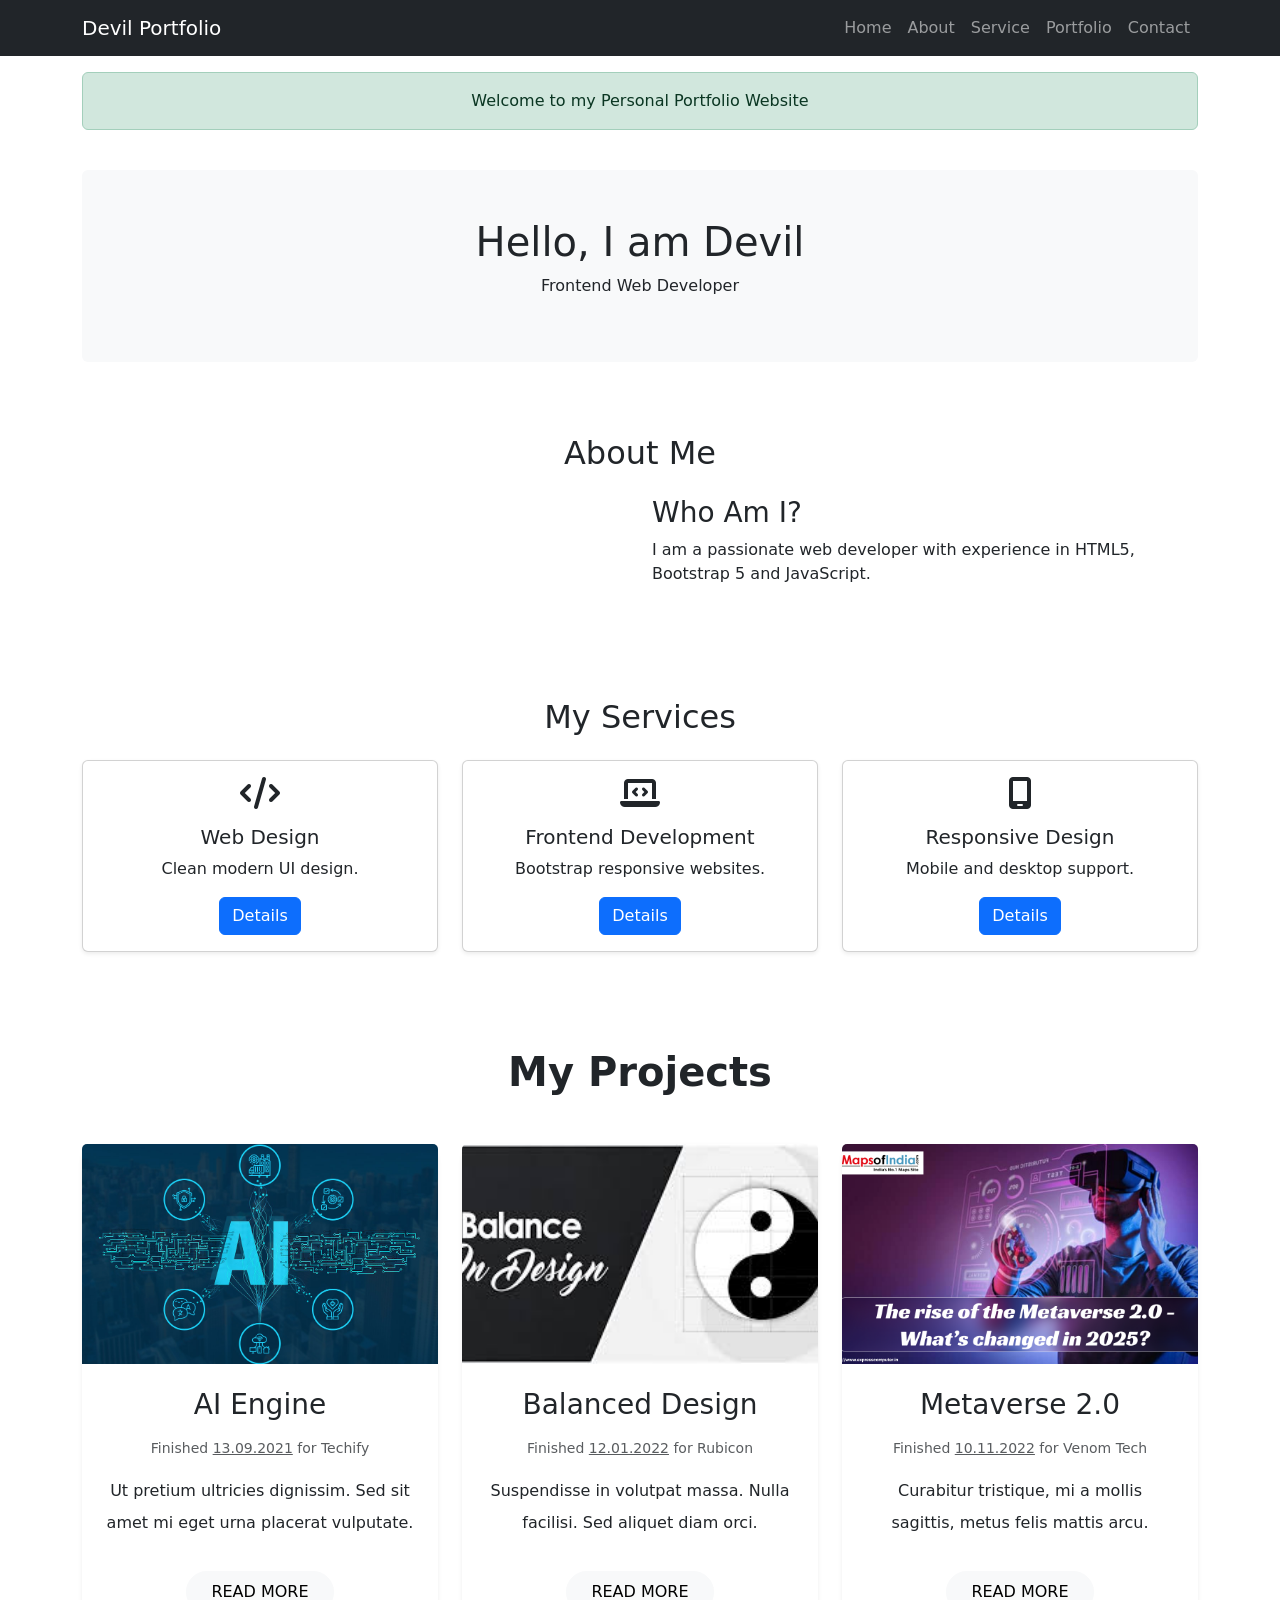
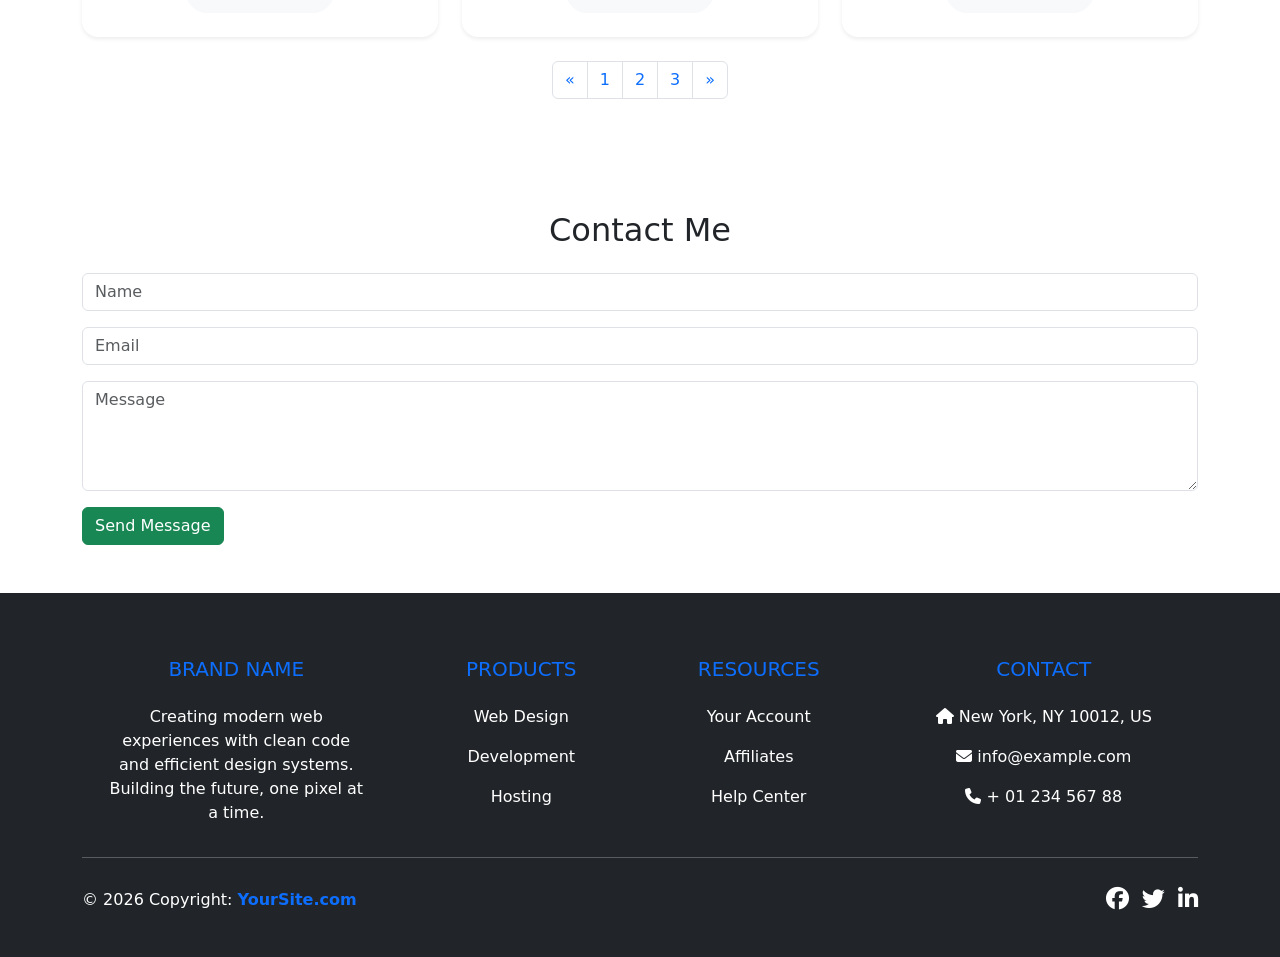
==== html/bootstrap.html @ 9fc45d3a "Add main portfolio HTML structure and images; update index.html" ====
<!DOCTYPE html>
<html lang="en">

<head>
    <meta charset="UTF-8">
    <meta name="viewport" content="width=device-width, initial-scale=1">

    <title>Personal Portfolio Website</title>

    <!-- Bootstrap CSS -->
    <link href="https://cdn.jsdelivr.net/npm/bootstrap@5.3.3/dist/css/bootstrap.min.css" rel="stylesheet">

    <!-- Font Awesome -->
    <link rel="stylesheet" href="https://cdnjs.cloudflare.com/ajax/libs/font-awesome/6.5.1/css/all.min.css">
</head>

<body>

    <!-- ================= NAVBAR ================= -->
    <nav class="navbar navbar-expand-lg navbar-dark bg-dark sticky-top">
        <div class="container">
            <a class="navbar-brand" href="#">Devil Portfolio</a>

            <button class="navbar-toggler" type="button" data-bs-toggle="offcanvas" data-bs-target="#mobileMenu">
                <span class="navbar-toggler-icon"></span>
            </button>

            <div class="collapse navbar-collapse d-none d-lg-block">
                <ul class="navbar-nav ms-auto">
                    <li class="nav-item"><a class="nav-link" href="#home">Home</a></li>
                    <li class="nav-item"><a class="nav-link" href="#about">About</a></li>
                    <li class="nav-item"><a class="nav-link" href="#service">Service</a></li>
                    <li class="nav-item"><a class="nav-link" href="#portfolio">Portfolio</a></li>
                    <li class="nav-item"><a class="nav-link" href="#contact">Contact</a></li>
                </ul>
            </div>
        </div>
    </nav>

    <!-- ================= OFFCANVAS ================= -->
    <div class="offcanvas offcanvas-end" id="mobileMenu">
        <div class="offcanvas-header">
            <h5>Menu</h5>
            <button class="btn-close" data-bs-dismiss="offcanvas"></button>
        </div>
        <div class="offcanvas-body">
            <ul class="list-unstyled">
                <li><a href="#home" class="text-decoration-none">Home</a></li>
                <li><a href="#about" class="text-decoration-none">About</a></li>
                <li><a href="#service" class="text-decoration-none">Service</a></li>
                <li><a href="#portfolio" class="text-decoration-none">Portfolio</a></li>
                <li><a href="#contact" class="text-decoration-none">Contact</a></li>
            </ul>
        </div>
    </div>

    <!-- ================= ALERT ================= -->
    <div class="container mt-3">
        <div class="alert alert-success text-center">
            Welcome to my Personal Portfolio Website
        </div>
    </div>

    <!-- ================= HOME / CAROUSEL ================= -->
    <section id="home" class="container py-4">
        <div id="heroSlider" class="carousel slide" data-bs-ride="carousel">
            <div class="carousel-inner">

                <div class="carousel-item active text-center bg-light py-5 rounded">
                    <h1>Hello, I am Devil</h1>
                    <p>Frontend Web Developer</p>
                </div>

                <div class="carousel-item text-center bg-secondary text-white py-5 rounded">
                    <h1>Responsive Bootstrap Website</h1>
                    <p>Modern UI Design</p>
                </div>

            </div>
        </div>
    </section>

    <!-- ================= ABOUT ================= -->
    <section id="about" class="container py-5">
        <h2 class="text-center mb-4">About Me</h2>

        <div class="row align-items-center">
            <div class="col-md-6">
                <img src="https://via.placeholder.com/500" class="img-fluid rounded" alt="">
            </div>

            <div class="col-md-6">
                <h3>Who Am I?</h3>
                <p>
                    I am a passionate web developer with experience in
                    HTML5, Bootstrap 5 and JavaScript.
                </p>
            </div>
        </div>
    </section>

    <!-- ================= SERVICE ================= -->
    <section id="service" class="container py-5">
        <h2 class="text-center mb-4">My Services</h2>

        <div class="row g-4">

            <div class="col-md-4">
                <div class="card shadow-sm h-100">
                    <div class="card-body text-center">
                        <i class="fa-solid fa-code fa-2x mb-3"></i>
                        <h5>Web Design</h5>
                        <p>Clean modern UI design.</p>
                        <button class="btn btn-primary" data-bs-toggle="modal" data-bs-target="#serviceModal">
                            Details
                        </button>
                    </div>
                </div>
            </div>

            <div class="col-md-4">
                <div class="card shadow-sm h-100">
                    <div class="card-body text-center">
                        <i class="fa-solid fa-laptop-code fa-2x mb-3"></i>
                        <h5>Frontend Development</h5>
                        <p>Bootstrap responsive websites.</p>
                        <button class="btn btn-primary" data-bs-toggle="modal" data-bs-target="#serviceModal">
                            Details
                        </button>
                    </div>
                </div>
            </div>

            <div class="col-md-4">
                <div class="card shadow-sm h-100">
                    <div class="card-body text-center">
                        <i class="fa-solid fa-mobile-screen fa-2x mb-3"></i>
                        <h5>Responsive Design</h5>
                        <p>Mobile and desktop support.</p>
                        <button class="btn btn-primary" data-bs-toggle="modal" data-bs-target="#serviceModal">
                            Details
                        </button>
                    </div>
                </div>
            </div>

        </div>
    </section>











    <!-- ================= PORTFOLIO ================= -->
    <section id="portfolio" class="container py-5">
        <h1 class="text-center fw-bold mb-5">My Projects</h1>

        <div class="row g-4">

            <!-- Card 1 -->
            <div class="col-md-4">
                <div class="card h-100 shadow-sm border-0 rounded-4">
                    <img src="../image/artificial-intelligence-trends 1111.jpg" class="card-img-top" alt="AI Engine"
                        style="height: 220px; object-fit: cover;">
                    <div class="card-body text-center p-4">
                        <h3 class="card-title mb-3">AI Engine</h3>

                        <p class="text-muted small mb-3">
                            Finished <u>13.09.2021</u> for Techify
                        </p>

                        <p class="card-text lh-lg">
                            Ut pretium ultricies dignissim. Sed sit amet mi eget urna placerat vulputate.
                        </p>

                        <a href="#" class="btn btn-light rounded-pill px-4 py-2 mt-3">
                            READ MORE
                        </a>
                    </div>
                </div>
            </div>

            <!-- Card 2 -->
            <div class="col-md-4">
                <div class="card h-100 shadow-sm border-0 rounded-4">
                    <img src="../image/Balanced Design 2222.jpeg" class="card-img-top" alt="Balanced Design"
                        style="height: 220px; object-fit: cover;">
                    <div class="card-body text-center p-4">
                        <h3 class="card-title mb-3">Balanced Design</h3>

                        <p class="text-muted small mb-3">
                            Finished <u>12.01.2022</u> for Rubicon
                        </p>

                        <p class="card-text lh-lg">
                            Suspendisse in volutpat massa. Nulla facilisi. Sed aliquet diam orci.
                        </p>

                        <a href="#" class="btn btn-light rounded-pill px-4 py-2 mt-3">
                            READ MORE
                        </a>
                    </div>
                </div>
            </div>

            <!-- Card 3 -->
            <div class="col-md-4">
                <div class="card h-100 shadow-sm border-0 rounded-4">
                    <img src="../image/the-rise-of-the-metaverse 3333.png" class="card-img-top" alt="Metaverse"
                        style="height: 220px; object-fit: cover;">
                    <div class="card-body text-center p-4">
                        <h3 class="card-title mb-3">Metaverse 2.0</h3>

                        <p class="text-muted small mb-3">
                            Finished <u>10.11.2022</u> for Venom Tech
                        </p>

                        <p class="card-text lh-lg">
                            Curabitur tristique, mi a mollis sagittis, metus felis mattis arcu.
                        </p>

                        <a href="#" class="btn btn-light rounded-pill px-4 py-2 mt-3">
                            READ MORE
                        </a>
                    </div>
                </div>
            </div>

        </div>

        <nav aria-label="Page navigation  example">
  <ul class="pagination flex  justify-content-center mt-4">
    <li class="page-item">
      <a class="page-link" href="#" aria-label="Previous">
        <span aria-hidden="true">&laquo;</span>
      </a>
    </li>
    <li class="page-item"><a class="page-link" href="#">1</a></li>
    <li class="page-item"><a class="page-link" href="#">2</a></li>
    <li class="page-item"><a class="page-link" href="#">3</a></li>
    <li class="page-item">
      <a class="page-link" href="#" aria-label="Next">
        <span aria-hidden="true">&raquo;</span>
      </a>
    </li>
  </ul>
</nav>
    </section>





    <!-- ================= CONTACT ================= -->
    <section id="contact" class="container py-5">
        <h2 class="text-center mb-4">Contact Me</h2>

        <form>
            <input class="form-control mb-3" type="text" placeholder="Name">
            <input class="form-control mb-3" type="email" placeholder="Email">
            <textarea class="form-control mb-3" rows="4" placeholder="Message"></textarea>
            <button class="btn btn-success">Send Message</button>
        </form>
    </section>

    <!-- ================= MODAL ================= -->
    <div class="modal fade" id="serviceModal">
        <div class="modal-dialog">
            <div class="modal-content">
                <div class="modal-header">
                    <h5>Service Details</h5>
                    <button class="btn-close" data-bs-dismiss="modal"></button>
                </div>
                <div class="modal-body">
                    Modern responsive web design service using Bootstrap 5.
                </div>
            </div>
        </div>
    </div>

    <!-- ================= FOOTER ================= -->
    <footer class="bg-dark text-white pt-5 pb-4">
        <div class="container text-center text-md-left">
            <div class="row text-center text-md-left">

                <div class="col-md-3 col-lg-3 col-xl-3 mx-auto mt-3">
                    <h5 class="text-uppercase mb-4 font-weight-bold text-primary">Brand Name</h5>
                    <p>Creating modern web experiences with clean code and efficient design systems. Building the
                        future, one pixel at a time.</p>
                </div>

                <div class="col-md-2 col-lg-2 col-xl-2 mx-auto mt-3">
                    <h5 class="text-uppercase mb-4 font-weight-bold text-primary">Products</h5>
                    <p><a href="#" class="text-white text-decoration-none">Web Design</a></p>
                    <p><a href="#" class="text-white text-decoration-none">Development</a></p>
                    <p><a href="#" class="text-white text-decoration-none">Hosting</a></p>
                </div>

                <div class="col-md-3 col-lg-2 col-xl-2 mx-auto mt-3">
                    <h5 class="text-uppercase mb-4 font-weight-bold text-primary">Resources</h5>
                    <p><a href="#" class="text-white text-decoration-none">Your Account</a></p>
                    <p><a href="#" class="text-white text-decoration-none">Affiliates</a></p>
                    <p><a href="#" class="text-white text-decoration-none">Help Center</a></p>
                </div>

                <div class="col-md-4 col-lg-3 col-xl-3 mx-auto mt-3">
                    <h5 class="text-uppercase mb-4 font-weight-bold text-primary">Contact</h5>
                    <p><i class="fas fa-home mr-3"></i> New York, NY 10012, US</p>
                    <p><i class="fas fa-envelope mr-3"></i> info@example.com</p>
                    <p><i class="fas fa-phone mr-3"></i> + 01 234 567 88</p>
                </div>

            </div>

            <hr class="mb-4">

            <div class="row align-items-center">
                <div class="col-md-7 col-lg-8">
                    <p class="text-center text-md-start">© 2026 Copyright:
                        <a href="#" class="text-primary text-decoration-none">
                            <strong>YourSite.com</strong>
                        </a>
                    </p>
                </div>

                <div class="col-md-5 col-lg-4">
                    <div class="text-center text-md-end">
                        <ul class="list-unstyled list-inline">
                            <li class="list-inline-item">
                                <a href="#" class="btn-floating btn-sm text-white" style="font-size: 23px;"><i
                                        class="fab fa-facebook"></i></a>
                            </li>
                            <li class="list-inline-item">
                                <a href="#" class="btn-floating btn-sm text-white" style="font-size: 23px;"><i
                                        class="fab fa-twitter"></i></a>
                            </li>
                            <li class="list-inline-item">
                                <a href="#" class="btn-floating btn-sm text-white" style="font-size: 23px;"><i
                                        class="fab fa-linkedin-in"></i></a>
                            </li>
                        </ul>
                    </div>
                </div>
            </div>
        </div>
    </footer>

    <!-- Bootstrap JS -->
    <script src="https://cdn.jsdelivr.net/npm/bootstrap@5.3.3/dist/js/bootstrap.bundle.min.js"></script>

</body>

</html>
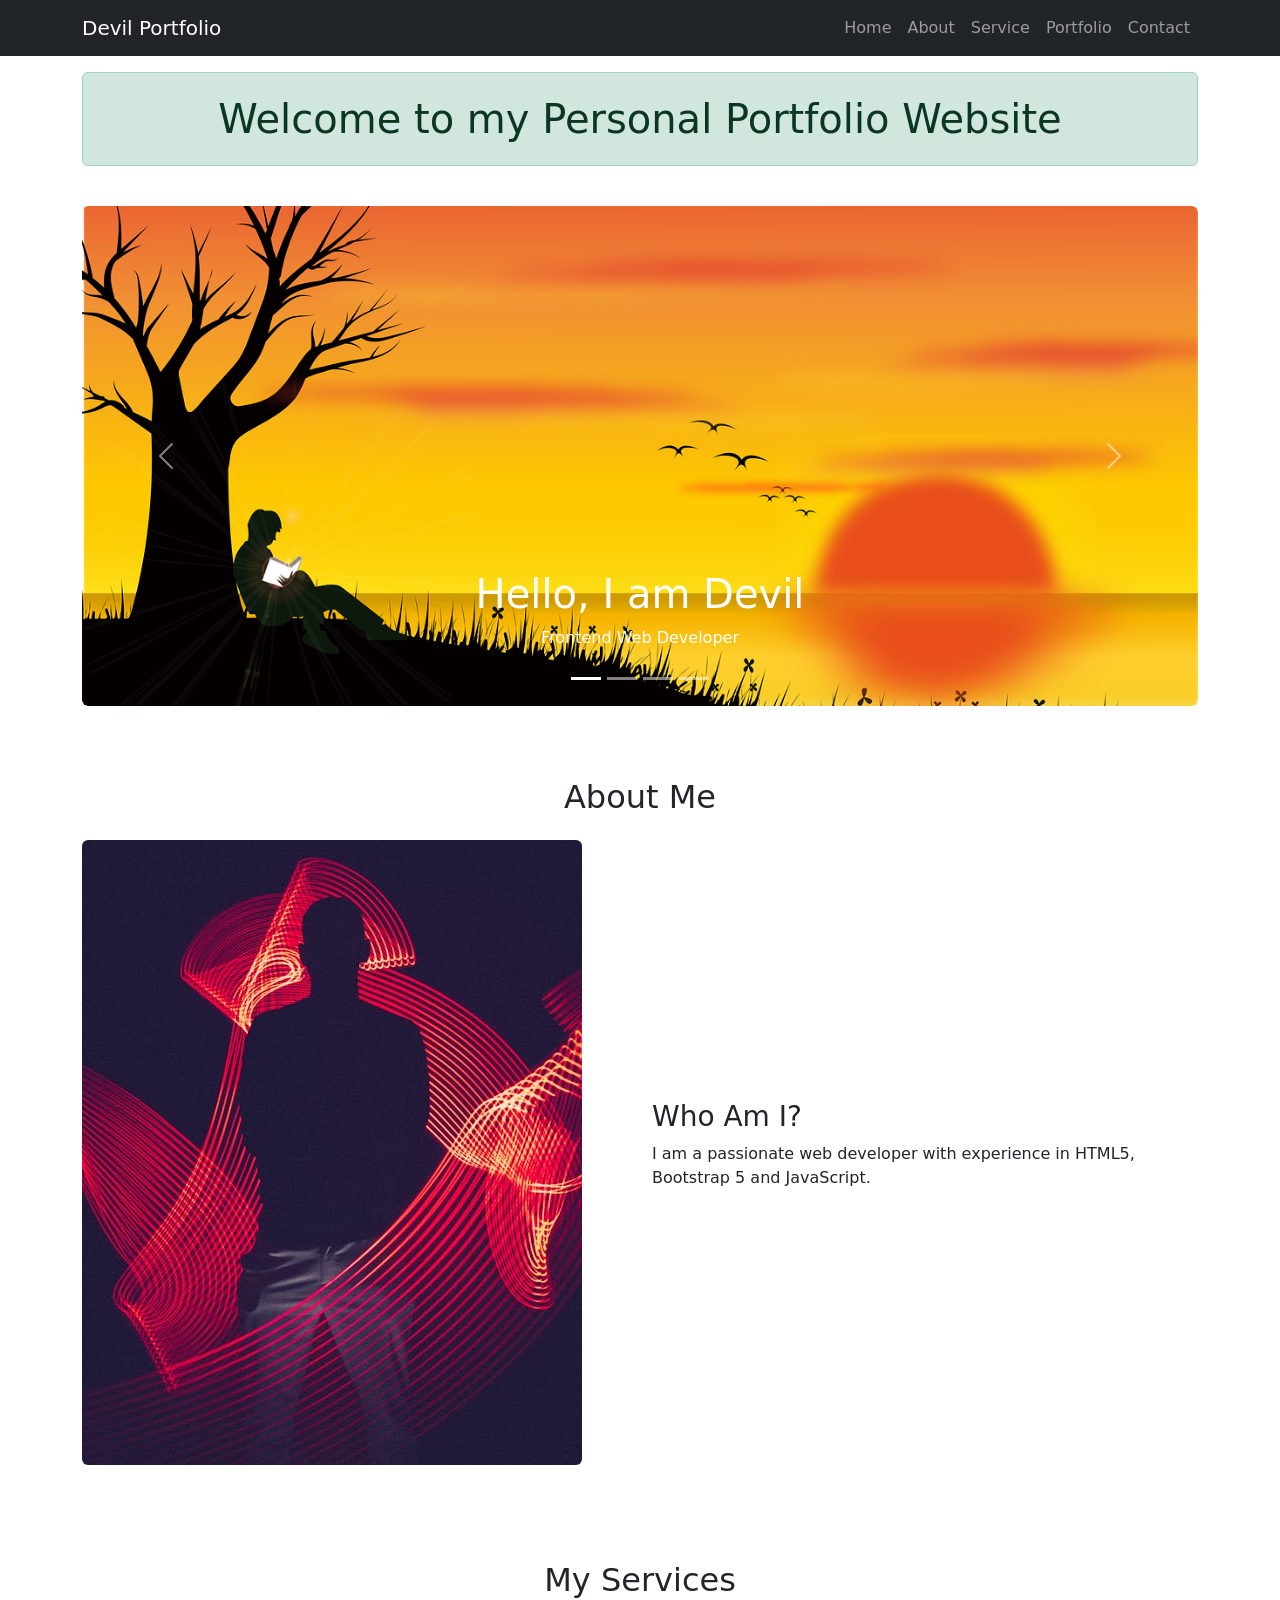
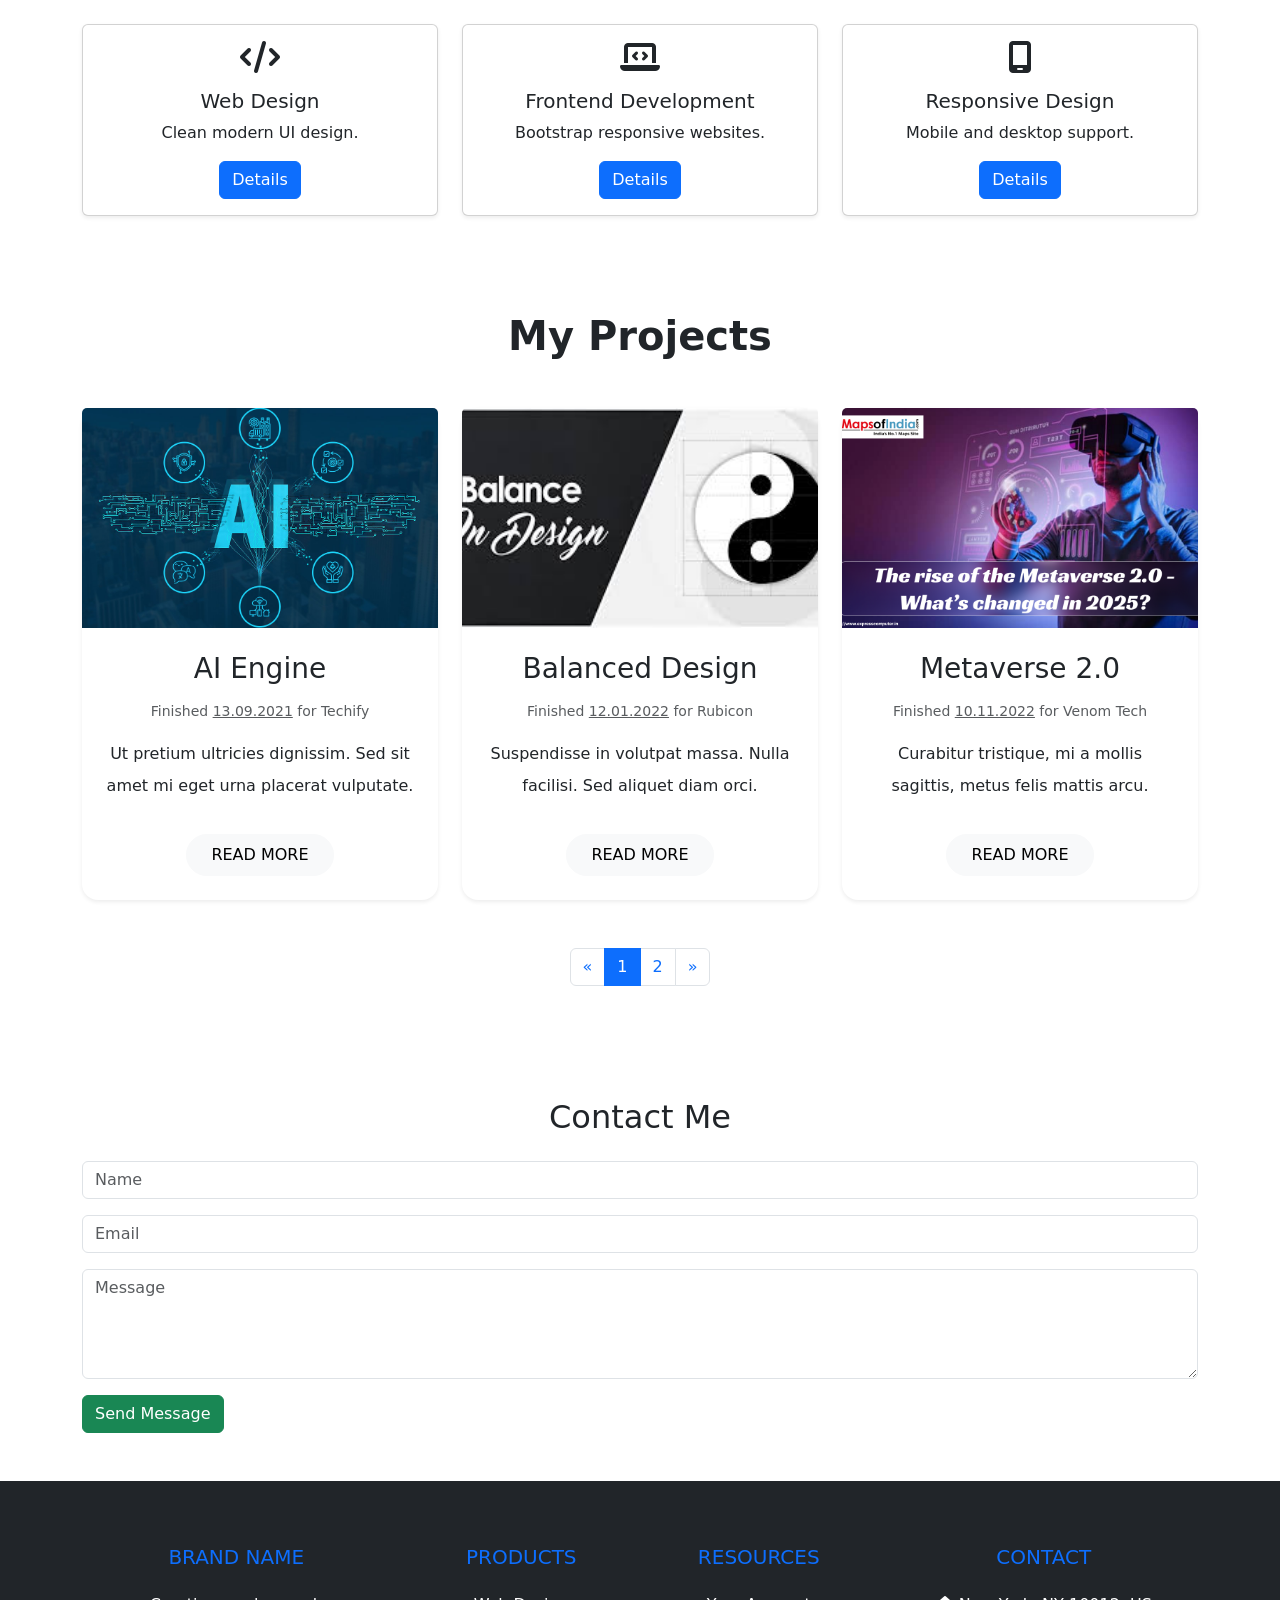
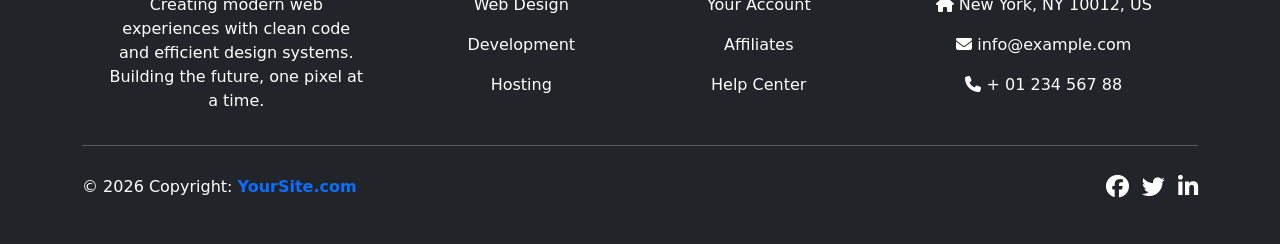
==== commit b6c27e22: "Enhance homepage carousel with new images and captions; update alert styling" ====
--- a/html/bootstrap.html
+++ b/html/bootstrap.html
@@ -56,29 +56,78 @@
 
     <!-- ================= ALERT ================= -->
     <div class="container mt-3">
-        <div class="alert alert-success text-center">
+        <div class="alert alert-success fs-1 text-center">
             Welcome to my Personal Portfolio Website
         </div>
     </div>
-
-    <!-- ================= HOME / CAROUSEL ================= -->
-    <section id="home" class="container py-4">
-        <div id="heroSlider" class="carousel slide" data-bs-ride="carousel">
-            <div class="carousel-inner">
-
-                <div class="carousel-item active text-center bg-light py-5 rounded">
+<!-- ================= HOME / CAROUSEL ================= -->
+<section id="home" class="container py-4">
+    <div id="heroSlider" class="carousel slide" data-bs-ride="carousel">
+
+        <!-- Indicators -->
+        <div class="carousel-indicators">
+            <button type="button" data-bs-target="#heroSlider" data-bs-slide-to="0" class="active"></button>
+            <button type="button" data-bs-target="#heroSlider" data-bs-slide-to="1"></button>
+            <button type="button" data-bs-target="#heroSlider" data-bs-slide-to="2"></button>
+            <button type="button" data-bs-target="#heroSlider" data-bs-slide-to="3"></button>
+        </div>
+
+        <div class="carousel-inner rounded">
+
+            <!-- Image 1 -->
+            <div class="carousel-item active">
+                <img src="../image/bann111.webp" class="d-block w-100 rounded" alt="Slide 1" style="height: 500px; object-fit: cover;">
+                <div class="carousel-caption">
                     <h1>Hello, I am Devil</h1>
                     <p>Frontend Web Developer</p>
                 </div>
-
-                <div class="carousel-item text-center bg-secondary text-white py-5 rounded">
-                    <h1>Responsive Bootstrap Website</h1>
-                    <p>Modern UI Design</p>
-                </div>
-
-            </div>
-        </div>
-    </section>
+            </div>
+
+            <!-- Image 2 -->
+            <div class="carousel-item">
+                <img src="../image/bann111.webp" class="d-block w-100 rounded" alt="Slide 2" style="height: 500px; object-fit: cover;">
+                <div class="carousel-caption">
+                    <h1>Responsive Website</h1>
+                    <p>Bootstrap 5 Modern UI</p>
+                </div>
+            </div>
+
+            <!-- Image 3 -->
+            <div class="carousel-item">
+                <img src="../image/bann111.webp" class="d-block w-100 rounded" alt="Slide 3" style="height: 500px; object-fit: cover;">
+                <div class="carousel-caption">
+                    <h1>Creative Design</h1>
+                    <p>Clean and Professional Layout</p>
+                </div>
+            </div>
+
+            <!-- Image 4 -->
+            <div class="carousel-item">
+                <img src="../image/bann111.webp" class="d-block w-100 rounded" alt="Slide 4" style="height: 500px; object-fit: cover;">
+                <div class="carousel-caption">
+                    <h1>Portfolio Website</h1>
+                    <p>Fully Responsive Design</p>
+                </div>
+            </div>
+
+        </div>
+
+        <!-- Previous Button -->
+        <button class="carousel-control-prev" type="button" data-bs-target="#heroSlider" data-bs-slide="prev">
+            <span class="carousel-control-prev-icon"></span>
+        </button>
+
+        <!-- Next Button -->
+        <button class="carousel-control-next" type="button" data-bs-target="#heroSlider" data-bs-slide="next">
+            <span class="carousel-control-next-icon"></span>
+        </button>
+
+    </div>
+</section>
+
+
+
+
 
     <!-- ================= ABOUT ================= -->
     <section id="about" class="container py-5">
@@ -86,7 +135,7 @@
 
         <div class="row align-items-center">
             <div class="col-md-6">
-                <img src="https://via.placeholder.com/500" class="img-fluid rounded" alt="">
+                <img src="../image/pexels-photo-3094799.jpeg" class="img-fluid rounded" alt="">
             </div>
 
             <div class="col-md-6">
@@ -165,7 +214,7 @@
 
             <!-- Card 1 -->
             <div class="col-md-4">
-                <div class="card h-100 shadow-sm border-0 rounded-4">
+                <div class="card h-100 shadow-sm border-0 rounded-4 portfolio-card">
                     <img src="../image/artificial-intelligence-trends 1111.jpg" class="card-img-top" alt="AI Engine"
                         style="height: 220px; object-fit: cover;">
                     <div class="card-body text-center p-4">
@@ -188,7 +237,7 @@
 
             <!-- Card 2 -->
             <div class="col-md-4">
-                <div class="card h-100 shadow-sm border-0 rounded-4">
+                <div class="card h-100 shadow-sm border-0 rounded-4 portfolio-card">
                     <img src="../image/Balanced Design 2222.jpeg" class="card-img-top" alt="Balanced Design"
                         style="height: 220px; object-fit: cover;">
                     <div class="card-body text-center p-4">
@@ -211,7 +260,7 @@
 
             <!-- Card 3 -->
             <div class="col-md-4">
-                <div class="card h-100 shadow-sm border-0 rounded-4">
+                <div class="card h-100 shadow-sm border-0 rounded-4 portfolio-card">
                     <img src="../image/the-rise-of-the-metaverse 3333.png" class="card-img-top" alt="Metaverse"
                         style="height: 220px; object-fit: cover;">
                     <div class="card-body text-center p-4">
@@ -223,6 +272,75 @@
 
                         <p class="card-text lh-lg">
                             Curabitur tristique, mi a mollis sagittis, metus felis mattis arcu.
+                        </p>
+
+                        <a href="#" class="btn btn-light rounded-pill px-4 py-2 mt-3">
+                            READ MORE
+                        </a>
+                    </div>
+                </div>
+            </div>
+
+            <!-- Card 4 -->
+            <div class="col-md-4">
+                <div class="card h-100 shadow-sm border-0 rounded-4 portfolio-card">
+                    <img src="../image/artificial-intelligence-trends 1111.jpg" class="card-img-top" alt="AI Engine 2"
+                        style="height: 220px; object-fit: cover;">
+                    <div class="card-body text-center p-4">
+                        <h3 class="card-title mb-3">AI Engine 2</h3>
+
+                        <p class="text-muted small mb-3">
+                            Finished <u>15.12.2023</u> for TechCorp
+                        </p>
+
+                        <p class="card-text lh-lg">
+                            Advanced AI solutions for modern enterprises.
+                        </p>
+
+                        <a href="#" class="btn btn-light rounded-pill px-4 py-2 mt-3">
+                            READ MORE
+                        </a>
+                    </div>
+                </div>
+            </div>
+
+            <!-- Card 5 -->
+            <div class="col-md-4">
+                <div class="card h-100 shadow-sm border-0 rounded-4 portfolio-card">
+                    <img src="../image/Balanced Design 2222.jpeg" class="card-img-top" alt="Balanced Design 2"
+                        style="height: 220px; object-fit: cover;">
+                    <div class="card-body text-center p-4">
+                        <h3 class="card-title mb-3">Balanced Design 2</h3>
+
+                        <p class="text-muted small mb-3">
+                            Finished <u>20.03.2024</u> for DesignHub
+                        </p>
+
+                        <p class="card-text lh-lg">
+                            Innovative design concepts for user-centric experiences.
+                        </p>
+
+                        <a href="#" class="btn btn-light rounded-pill px-4 py-2 mt-3">
+                            READ MORE
+                        </a>
+                    </div>
+                </div>
+            </div>
+
+            <!-- Card 6 -->
+            <div class="col-md-4">
+                <div class="card h-100 shadow-sm border-0 rounded-4 portfolio-card">
+                    <img src="../image/the-rise-of-the-metaverse 3333.png" class="card-img-top" alt="Metaverse 3.0"
+                        style="height: 220px; object-fit: cover;">
+                    <div class="card-body text-center p-4">
+                        <h3 class="card-title mb-3">Metaverse 3.0</h3>
+
+                        <p class="text-muted small mb-3">
+                            Finished <u>05.06.2024</u> for FutureTech
+                        </p>
+
+                        <p class="card-text lh-lg">
+                            Next-generation virtual reality platforms.
                         </p>
 
                         <a href="#" class="btn btn-light rounded-pill px-4 py-2 mt-3">
@@ -241,9 +359,8 @@
         <span aria-hidden="true">&laquo;</span>
       </a>
     </li>
-    <li class="page-item"><a class="page-link" href="#">1</a></li>
+    <li class="page-item active"><a class="page-link" href="#">1</a></li>
     <li class="page-item"><a class="page-link" href="#">2</a></li>
-    <li class="page-item"><a class="page-link" href="#">3</a></li>
     <li class="page-item">
       <a class="page-link" href="#" aria-label="Next">
         <span aria-hidden="true">&raquo;</span>
@@ -354,6 +471,61 @@
     <!-- Bootstrap JS -->
     <script src="https://cdn.jsdelivr.net/npm/bootstrap@5.3.3/dist/js/bootstrap.bundle.min.js"></script>
 
+    <script>
+        document.addEventListener('DOMContentLoaded', function() {
+            const cards = document.querySelectorAll('.portfolio-card');
+            const pageLinks = document.querySelectorAll('.pagination .page-link');
+            const cardsPerPage = 3;
+            let currentPage = 1;
+            const totalPages = Math.ceil(cards.length / cardsPerPage);
+
+            function showPage(page) {
+                cards.forEach((card, index) => {
+                    const cardPage = Math.floor(index / cardsPerPage) + 1;
+                    card.style.display = cardPage === page ? 'block' : 'none';
+                });
+                updateActive(page);
+            }
+
+            function updateActive(page) {
+                pageLinks.forEach(link => {
+                    const li = link.parentElement;
+                    const pageNum = parseInt(link.textContent);
+                    if (pageNum === page) {
+                        li.classList.add('active');
+                    } else {
+                        li.classList.remove('active');
+                    }
+                });
+            }
+
+            showPage(currentPage);
+
+            pageLinks.forEach(link => {
+                link.addEventListener('click', function(e) {
+                    e.preventDefault();
+                    if (this.getAttribute('aria-label') === 'Previous') {
+                        if (currentPage > 1) {
+                            currentPage--;
+                            showPage(currentPage);
+                        }
+                    } else if (this.getAttribute('aria-label') === 'Next') {
+                        if (currentPage < totalPages) {
+                            currentPage++;
+                            showPage(currentPage);
+                        }
+                    } else {
+                        const page = parseInt(this.textContent);
+                        if (!isNaN(page) && page >= 1 && page <= totalPages) {
+                            currentPage = page;
+                            showPage(currentPage);
+                        }
+                    }
+                });
+            });
+        });
+    </script>
+
 </body>
 
 </html>
